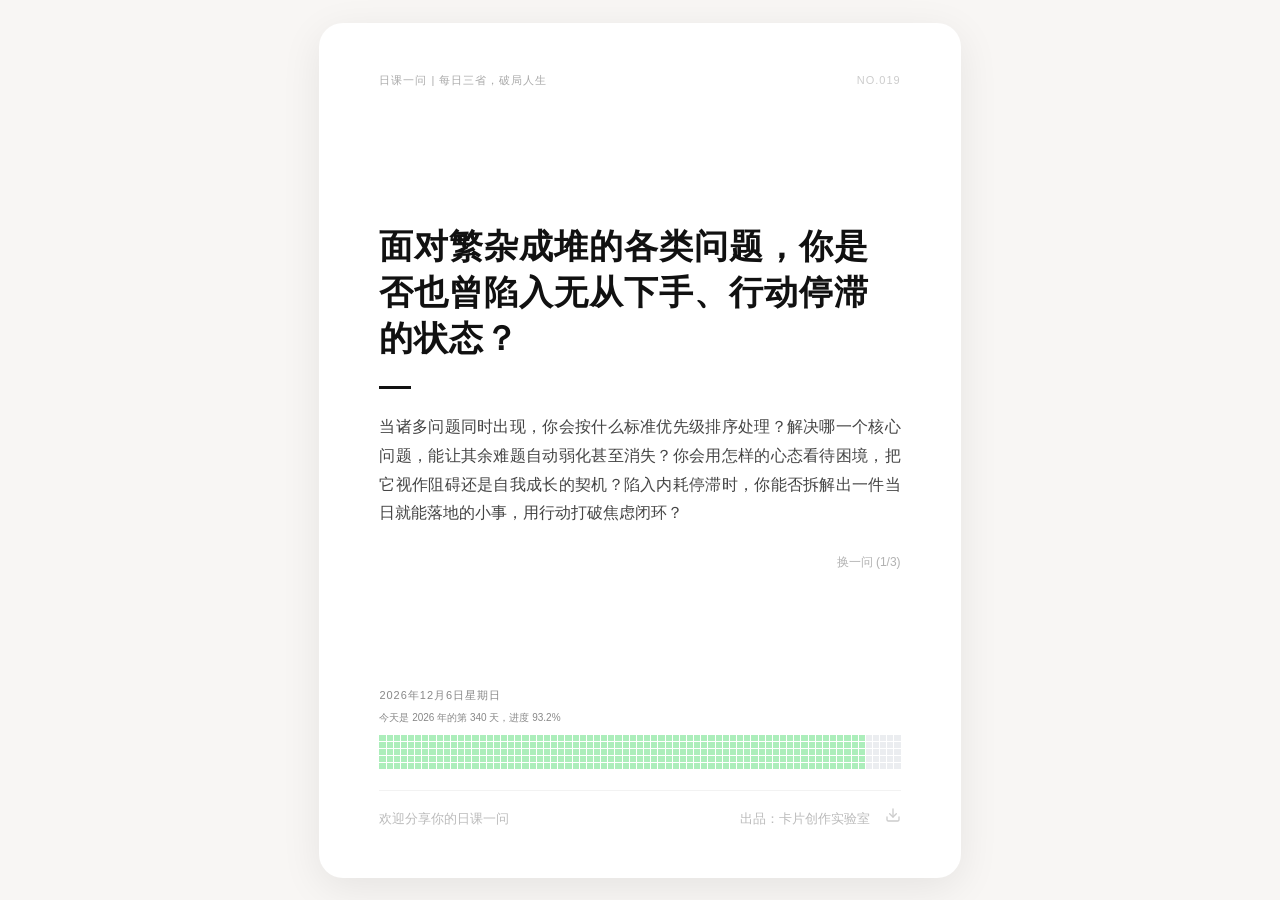
==== index.html @ 456e6f2b "更新2.0" ====
<!DOCTYPE html>
<html lang='zh-CN'>
<head>
    <meta charset='UTF-8'>
    <meta name='viewport' content='width=device-width, initial-scale=1.0'>
    <title>日课一问 | 每日三省，破局人生</title>
    <link rel='icon' href='icon.png' type='image/png'>
    <link rel='stylesheet' href='style.css'>
</head>
<body>
    <div class='card' id='daily-card'>
        <div class='card-header'>
            <div class='header-brand'>
                <a href='https://github.com/cnfeat/DailyQuestion' target='_blank' class='brand-link'>日课一问 | 每日三省，破局人生</a>
            </div>
            <div class='header-meta'>
                <div class='card-id' id='card-id'>NO.000</div>
            </div>
        </div>
        
        <div class='card-content'>
            <h1 id='question-display'>正在抽取今日问题...</h1>
            <div class='divider'></div>
            <p id='extension-display'>思考加载中...</p>
            
            <div class='progress-container'>
                <div id='gregorian-date' class='card-date-bottom'></div>
                <div id='progress-text' class='progress-text'></div>
                <div id='progress-grid' class='progress-grid'></div>
            </div>
        </div>
        
        <div class='card-footer'>
            <div class='footer-left'>
                <a href='https://github.com/cnfeat/DailyQuestion' target='_blank' class='footer-share-link'>欢迎分享你的日课一问</a>
            </div>
            
            <div class='footer-right'>
                <div class='footer-info'>
                    <a href='https://www.xiaohongshu.com/user/profile/5f114dd500000000010071a0' target='_blank' class='footer-note'>出品：卡片创作实验室</a>
                </div>
                
                <button id='download-btn' class='action-btn' title='下载这张问题'>
                    <svg viewBox='0 0 24 24' width='16' height='16' stroke='currentColor' stroke-width='2' fill='none' stroke-linecap='round' stroke-linejoin='round'>
                        <path d='M21 15v4a2 2 0 0 1-2 2H5a2 2 0 0 1-2-2v-4'></path>
                        <polyline points='7 10 12 15 17 10'></polyline>
                        <line x1='12' y1='15' x2='12' y2='3'></line>
                    </svg>
                </button>
            </div>
        </div>
    </div>
    
    <script src='data.js'></script>
    <script src='html2canvas.min.js'></script>
    <script src='script.js'></script>
</body>
</html>
---- style.css ----
/* 全局基础设置保持不变 */
* { box-sizing: border-box; margin: 0; padding: 0; }
body {
    background-color: #f8f6f4; 
    font-family: -apple-system, BlinkMacSystemFont, 'Segoe UI', Roboto, 'Helvetica Neue', Arial, sans-serif;
    display: flex; justify-content: center; align-items: center; height: 100vh; overflow: hidden;
}

.card {
    background-color: #ffffff; 
    aspect-ratio: 3 / 4; 
    width: 100%;
    max-width: min(95vw, calc(95vh * 0.75), 860px);
    padding: clamp(30px, 6cqi, 50px) clamp(30px, 8cqi, 60px);
    display: flex; flex-direction: column;
    box-shadow: 0 10px 40px rgba(0, 0, 0, 0.08);
    border-radius: clamp(16px, 4cqi, 24px);
    overflow: hidden; position: relative;
}

/* 顶部与内容区样式保持不变 */
.card-header { display: flex; justify-content: space-between; align-items: baseline; flex-shrink: 0; margin-bottom: clamp(20px, 4cqi, 40px); }
.header-brand { display: flex; align-items: baseline; }
.brand-link { font-size: clamp(9px, 2.2cqi, 11px); font-weight: normal; color: #aaaaaa; text-decoration: none; letter-spacing: 1px; transition: color 0.3s; }
.brand-link:hover { color: #888888; }
.card-id { font-size: clamp(9px, 2.2cqi, 11px); color: #cccccc; letter-spacing: 1px; }

.card-content { flex-grow: 1; display: flex; flex-direction: column; justify-content: flex-start; overflow: hidden; }
#question-display { font-size: clamp(22px, 6.5cqi, 34px); line-height: 1.35; color: #111111; font-weight: 600; letter-spacing: 1px; margin-top: auto; margin-bottom: clamp(16px, 3cqi, 24px); }
.divider { width: 32px; height: 3px; background-color: #111111; margin-bottom: 24px; flex-shrink: 0; }
#extension-display { font-size: clamp(13px, 3.5cqi, 16px); line-height: 1.8; color: #444444; text-align: justify; min-height: 120px; }

.progress-container { margin-top: auto; padding-top: 20px; display: flex; flex-direction: column; gap: 6px; flex-shrink: 0; }
.card-date-bottom { font-size: clamp(9px, 2.2cqi, 11px); color: #888888; letter-spacing: 1px; margin-bottom: 2px; }
.progress-text { font-size: 10px; color: #888888; margin-bottom: 4px; }
.progress-grid { display: grid; width: 100%; gap: 1px; grid-template-columns: repeat(73, minmax(0, 1fr)); grid-template-rows: repeat(5, 1fr); grid-auto-flow: column; }
.progress-cell { width: 100%; aspect-ratio: 1; background-color: #ebedf0; }
.progress-cell.filled { background-color: #aceebb; }

/* 底部区域：位置保持 flex-end 不变 */
.card-footer {
    display: flex; justify-content: space-between; align-items: flex-end;
    padding-top: 16px; margin-top: 20px; border-top: 1px solid #f2f2f2; flex-shrink: 0;
}
.footer-share-link {
    font-size: clamp(11px, 2.8cqi, 13px); color: #bbbbbb; 
    text-decoration: none; transition: color 0.3s;
}
.footer-share-link:hover { color: #888888; }

/* 核心修改：确保图标与文字在底部基线上精准对齐 */
.footer-right { display: flex; align-items: baseline; gap: 15px; }
.footer-info { display: flex; flex-direction: column; align-items: flex-end; }

.footer-note { 
    font-size: clamp(11px, 2.8cqi, 13px); 
    color: #bbbbbb; 
    text-decoration: none; 
}

/* 下载按钮：移除多余 padding 干扰对齐，使用 line-height: 0 确保重心稳定 */
.action-btn { 
    background: none; border: none; color: #cccccc; cursor: pointer; 
    padding: 0; transition: 0.3s; line-height: 0;
}
.action-btn:hover { color: #111111; }
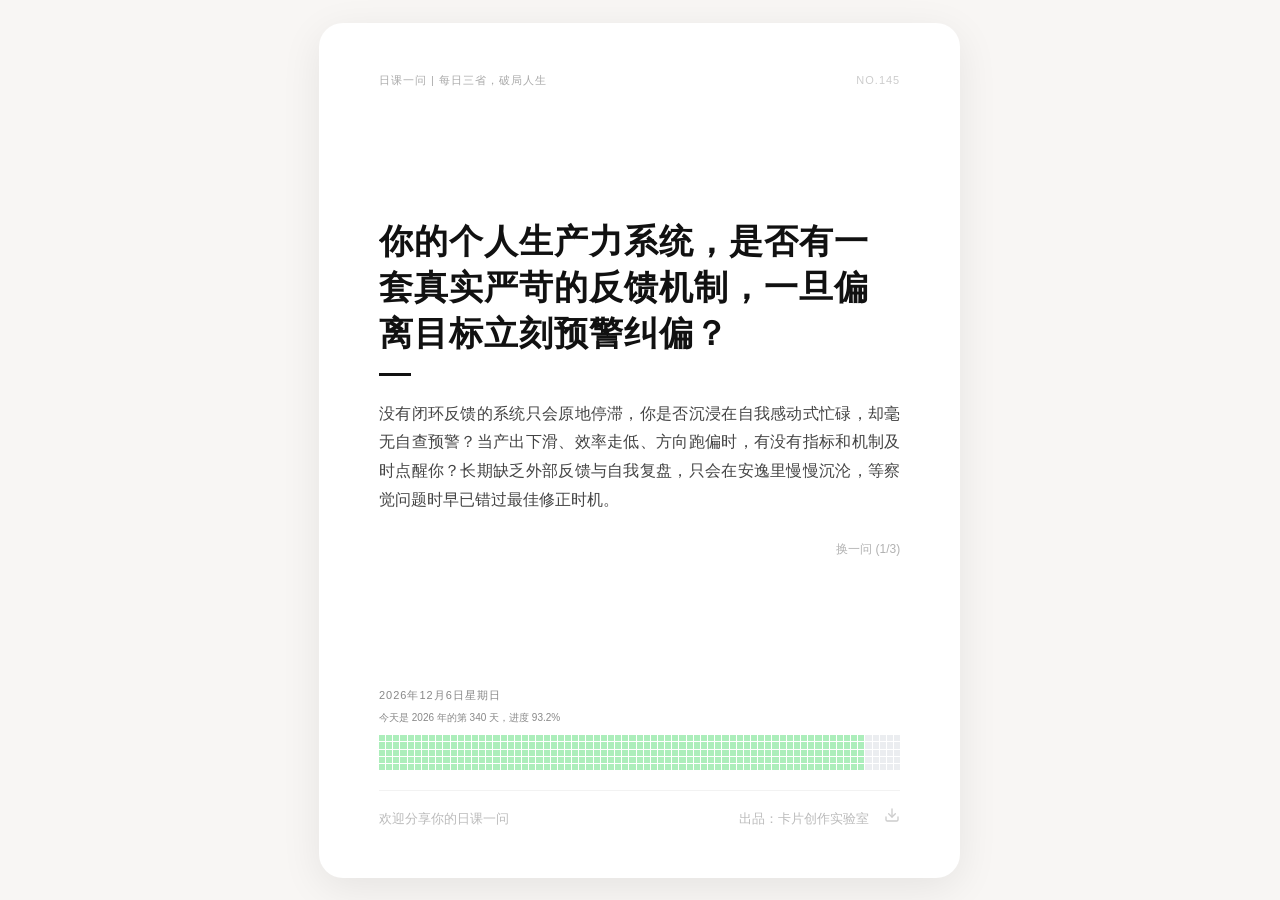
==== commit d037b595: "fix: 修复多个问题并统一品牌链接 - 修复: script.js JSON.parse 添加 try-catch 防止崩溃 - 修复: html2canvas 添加 .catch 错误处理 - 修" ====
--- a/index.html
+++ b/index.html
@@ -11,7 +11,7 @@
     <div class='card' id='daily-card'>
         <div class='card-header'>
             <div class='header-brand'>
-                <a href='https://github.com/cnfeat/DailyQuestion' target='_blank' class='brand-link'>日课一问 | 每日三省，破局人生</a>
+                <a href='https://www.cnfeat.com/' target='_blank' class='brand-link'>日课一问 | 每日三省，破局人生</a>
             </div>
             <div class='header-meta'>
                 <div class='card-id' id='card-id'>NO.000</div>
@@ -22,6 +22,7 @@
             <h1 id='question-display'>正在抽取今日问题...</h1>
             <div class='divider'></div>
             <p id='extension-display'>思考加载中...</p>
+            <div id='change-btn'></div>
             
             <div class='progress-container'>
                 <div id='gregorian-date' class='card-date-bottom'></div>
@@ -32,12 +33,12 @@
         
         <div class='card-footer'>
             <div class='footer-left'>
-                <a href='https://github.com/cnfeat/DailyQuestion' target='_blank' class='footer-share-link'>欢迎分享你的日课一问</a>
+                <a href='https://www.cnfeat.com/' target='_blank' class='footer-share-link'>欢迎分享你的日课一问</a>
             </div>
             
             <div class='footer-right'>
                 <div class='footer-info'>
-                    <a href='https://www.xiaohongshu.com/user/profile/5f114dd500000000010071a0' target='_blank' class='footer-note'>出品：卡片创作实验室</a>
+                    <a href='https://www.cnfeat.com/' target='_blank' class='footer-note'>出品：卡片创作实验室</a>
                 </div>
                 
                 <button id='download-btn' class='action-btn' title='下载这张问题'>
--- a/style.css
+++ b/style.css
@@ -16,6 +16,7 @@
     box-shadow: 0 10px 40px rgba(0, 0, 0, 0.08);
     border-radius: clamp(16px, 4cqi, 24px);
     overflow: hidden; position: relative;
+    container-type: inline-size;
 }
 
 /* 顶部与内容区样式保持不变 */
@@ -33,7 +34,7 @@
 .progress-container { margin-top: auto; padding-top: 20px; display: flex; flex-direction: column; gap: 6px; flex-shrink: 0; }
 .card-date-bottom { font-size: clamp(9px, 2.2cqi, 11px); color: #888888; letter-spacing: 1px; margin-bottom: 2px; }
 .progress-text { font-size: 10px; color: #888888; margin-bottom: 4px; }
-.progress-grid { display: grid; width: 100%; gap: 1px; grid-template-columns: repeat(73, minmax(0, 1fr)); grid-template-rows: repeat(5, 1fr); grid-auto-flow: column; }
+.progress-grid { display: grid; width: 100%; gap: 1px; grid-auto-flow: column; }
 .progress-cell { width: 100%; aspect-ratio: 1; background-color: #ebedf0; }
 .progress-cell.filled { background-color: #aceebb; }
 
@@ -58,6 +59,10 @@
     text-decoration: none; 
 }
 
+/* 换一问按钮 */
+#change-btn { cursor: pointer; opacity: 0.3; font-size: 12px; margin-top: 20px; text-align: right; transition: opacity 0.3s; height: 18px; line-height: 18px; }
+#change-btn:hover { opacity: 0.6; }
+
 /* 下载按钮：移除多余 padding 干扰对齐，使用 line-height: 0 确保重心稳定 */
 .action-btn { 
     background: none; border: none; color: #cccccc; cursor: pointer; 
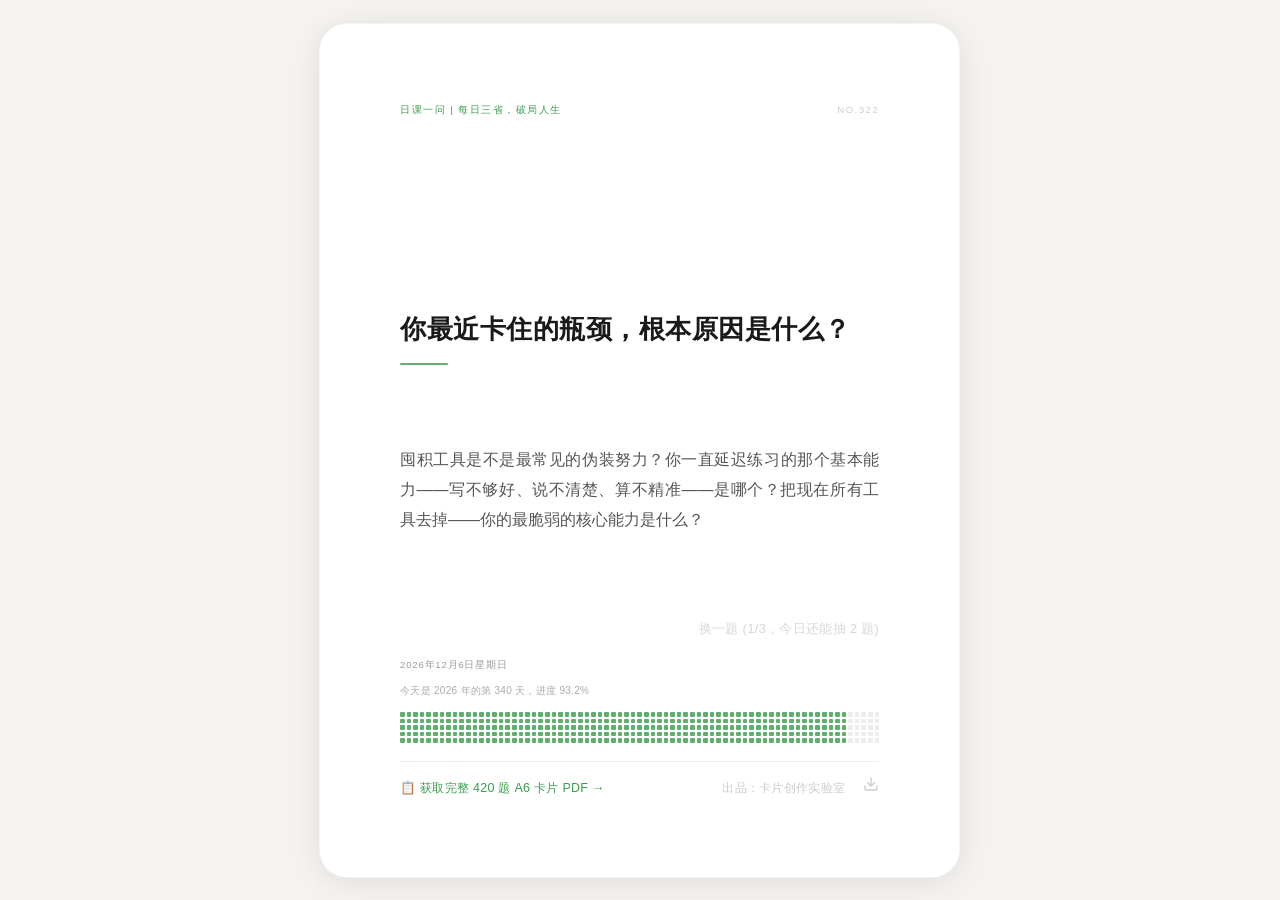
==== commit 5521c903: "v2.1: 豆瓣绿主题、问题优化、PDF导流、落地页、微信购买" ====
--- a/index.html
+++ b/index.html
@@ -11,7 +11,7 @@
     <div class='card' id='daily-card'>
         <div class='card-header'>
             <div class='header-brand'>
-                <a href='https://www.cnfeat.com/' target='_blank' class='brand-link'>日课一问 | 每日三省，破局人生</a>
+                <a href='https://github.com/cnfeat/DailyQuestion#readme' target='_blank' class='brand-link'>日课一问 | 每日三省，破局人生</a>
             </div>
             <div class='header-meta'>
                 <div class='card-id' id='card-id'>NO.000</div>
@@ -19,10 +19,24 @@
         </div>
         
         <div class='card-content'>
-            <h1 id='question-display'>正在抽取今日问题...</h1>
-            <div class='divider'></div>
-            <p id='extension-display'>思考加载中...</p>
-            <div id='change-btn'></div>
+            <!-- 正常状态 -->
+            <div id='normal-state'>
+                <div class='question-area'>
+                    <h1 id='question-display'>正在抽取今日问题...</h1>
+                </div>
+                <div class='divider'></div>
+                <div class='extension-area'>
+                    <p id='extension-display'>思考加载中...</p>
+                </div>
+                <div id='change-btn'></div>
+            </div>
+            
+            <!-- 错误降级 -->
+            <div id='error-state' class='error-state'>
+                <div class='error-icon'>🍃</div>
+                <p class='error-msg'>题目加载失败<br>请刷新页面重试</p>
+                <button class='retry-btn' onclick='location.reload()'>重新加载</button>
+            </div>
             
             <div class='progress-container'>
                 <div id='gregorian-date' class='card-date-bottom'></div>
@@ -33,7 +47,7 @@
         
         <div class='card-footer'>
             <div class='footer-left'>
-                <a href='https://www.cnfeat.com/' target='_blank' class='footer-share-link'>欢迎分享你的日课一问</a>
+                <a href='https://github.com/cnfeat/DailyQuestion#readme' target='_blank' class='footer-share-link'>📋 获取完整 420 题 A6 卡片 PDF →</a>
             </div>
             
             <div class='footer-right'>
@@ -53,7 +67,6 @@
     </div>
     
     <script src='data.js'></script>
-    <script src='html2canvas.min.js'></script>
     <script src='script.js'></script>
 </body>
 </html>
--- a/style.css
+++ b/style.css
@@ -1,71 +1,222 @@
-/* 全局基础设置保持不变 */
+/* ═══════════════════════════════════════
+   日课一问 · 豆瓣绿主题
+   ═══════════════════════════════════════ */
+
 * { box-sizing: border-box; margin: 0; padding: 0; }
+
 body {
-    background-color: #f8f6f4; 
+    background-color: #f5f3ef; 
     font-family: -apple-system, BlinkMacSystemFont, 'Segoe UI', Roboto, 'Helvetica Neue', Arial, sans-serif;
-    display: flex; justify-content: center; align-items: center; height: 100vh; overflow: hidden;
-}
-
+    display: flex; justify-content: center; align-items: center; 
+    height: 100vh; overflow: hidden;
+}
+
+/* ═══ 卡片 ═══ */
 .card {
     background-color: #ffffff; 
     aspect-ratio: 3 / 4; 
     width: 100%;
-    max-width: min(95vw, calc(95vh * 0.75), 860px);
-    padding: clamp(30px, 6cqi, 50px) clamp(30px, 8cqi, 60px);
+    max-width: min(95vw, calc(95vh * 0.75), 820px);
+    /* 四周边距一致 */
+    padding: clamp(34px, 12cqi, 80px);
     display: flex; flex-direction: column;
-    box-shadow: 0 10px 40px rgba(0, 0, 0, 0.08);
-    border-radius: clamp(16px, 4cqi, 24px);
+    box-shadow: 0 2px 24px rgba(0,0,0,0.06), 0 8px 48px rgba(0,0,0,0.04);
+    border-radius: clamp(18px, 4cqi, 28px);
+    border: 1px solid rgba(0,0,0,0.04);
     overflow: hidden; position: relative;
     container-type: inline-size;
 }
 
-/* 顶部与内容区样式保持不变 */
-.card-header { display: flex; justify-content: space-between; align-items: baseline; flex-shrink: 0; margin-bottom: clamp(20px, 4cqi, 40px); }
+/* ═══ 卡片头部 ═══ */
+.card-header { 
+    display: flex; justify-content: space-between; align-items: baseline; 
+    flex-shrink: 0; 
+    margin-bottom: clamp(24px, 5cqi, 48px); 
+}
 .header-brand { display: flex; align-items: baseline; }
-.brand-link { font-size: clamp(9px, 2.2cqi, 11px); font-weight: normal; color: #aaaaaa; text-decoration: none; letter-spacing: 1px; transition: color 0.3s; }
-.brand-link:hover { color: #888888; }
-.card-id { font-size: clamp(9px, 2.2cqi, 11px); color: #cccccc; letter-spacing: 1px; }
-
-.card-content { flex-grow: 1; display: flex; flex-direction: column; justify-content: flex-start; overflow: hidden; }
-#question-display { font-size: clamp(22px, 6.5cqi, 34px); line-height: 1.35; color: #111111; font-weight: 600; letter-spacing: 1px; margin-top: auto; margin-bottom: clamp(16px, 3cqi, 24px); }
-.divider { width: 32px; height: 3px; background-color: #111111; margin-bottom: 24px; flex-shrink: 0; }
-#extension-display { font-size: clamp(13px, 3.5cqi, 16px); line-height: 1.8; color: #444444; text-align: justify; min-height: 120px; }
-
-.progress-container { margin-top: auto; padding-top: 20px; display: flex; flex-direction: column; gap: 6px; flex-shrink: 0; }
-.card-date-bottom { font-size: clamp(9px, 2.2cqi, 11px); color: #888888; letter-spacing: 1px; margin-bottom: 2px; }
-.progress-text { font-size: 10px; color: #888888; margin-bottom: 4px; }
-.progress-grid { display: grid; width: 100%; gap: 1px; grid-auto-flow: column; }
-.progress-cell { width: 100%; aspect-ratio: 1; background-color: #ebedf0; }
-.progress-cell.filled { background-color: #aceebb; }
-
-/* 底部区域：位置保持 flex-end 不变 */
+.brand-link { 
+    font-size: clamp(9px, 2cqi, 11px); 
+    font-weight: 500; color: #3C9D4E; 
+    text-decoration: none; letter-spacing: 1.5px; 
+    transition: opacity 0.25s; 
+}
+.brand-link:hover { opacity: 0.6; }
+.card-id { 
+    font-size: clamp(9px, 2cqi, 11px); 
+    color: #cccccc; letter-spacing: 1.5px; 
+    font-weight: 400;
+}
+
+/* ═══ 内容区 ═══ */
+.card-content { 
+    flex-grow: 1; display: flex; flex-direction: column; 
+    justify-content: flex-start; overflow: hidden; 
+}
+
+/* 正常状态 — 三分结构：上半区 · 分割线 · 下半区 */
+#normal-state {
+    flex-grow: 1;
+    display: flex; flex-direction: column;
+    overflow: hidden;
+}
+
+/* ── 上半区：问题 ── */
+.question-area {
+    flex: 1;
+    display: flex; align-items: flex-end;  /* 问题靠上半区底部 */
+    overflow: hidden;
+}
+#question-display { 
+    font-size: clamp(20px, 5.5cqi, 30px); 
+    line-height: 1.45; 
+    color: #1a1a1a; 
+    font-weight: 700; 
+    letter-spacing: 0.5px; 
+    font-family: "PingFang SC", "Microsoft YaHei", "Hiragino Sans GB", "Noto Sans CJK SC", -apple-system, BlinkMacSystemFont, "Segoe UI", sans-serif;
+    padding-bottom: clamp(14px, 3cqi, 22px);
+    margin: 0;
+}
+
+/* ── 分割线（固定居中） ── */
+.divider { 
+    width: 48px; height: 2px; 
+    background-color: #3C9D4E; 
+    border-radius: 1px;
+    flex-shrink: 0; 
+    opacity: 0.8;
+    margin: 0 auto clamp(14px, 3cqi, 22px) 0;
+}
+
+/* ── 下半区：延伸反思 ── */
+.extension-area {
+    flex: 1;
+    display: flex; align-items: center;  /* 扩展文字居中 */
+    overflow: hidden;
+}
+#extension-display { 
+    font-size: clamp(13px, 3.5cqi, 16px); 
+    line-height: 1.9; 
+    color: #555555; 
+    text-align: justify; 
+    margin: 0;
+}
+
+/* ═══ 年度进度 ═══ */
+.progress-container { 
+    margin-top: auto; 
+    padding-top: clamp(20px, 4cqi, 32px); 
+    display: flex; flex-direction: column; 
+    gap: 8px; flex-shrink: 0; 
+}
+.card-date-bottom { 
+    font-size: clamp(9px, 2cqi, 11px); 
+    color: #999999; letter-spacing: 0.8px; 
+    margin-bottom: 4px; 
+}
+.progress-text { 
+    font-size: 10px; color: #aaaaaa; 
+    margin-bottom: 6px; letter-spacing: 0.3px;
+}
+.progress-grid { 
+    display: grid; width: 100%; 
+    gap: 2px; 
+    grid-auto-flow: column; 
+}
+.progress-cell { 
+    width: 100%; aspect-ratio: 1; 
+    background-color: #eeedeb; 
+    border-radius: 1px;
+}
+.progress-cell.filled { 
+    background-color: #3C9D4E; 
+    opacity: 0.82;
+}
+
+/* ═══ 底部 ═══ */
 .card-footer {
     display: flex; justify-content: space-between; align-items: flex-end;
-    padding-top: 16px; margin-top: 20px; border-top: 1px solid #f2f2f2; flex-shrink: 0;
+    padding-top: clamp(14px, 2.5cqi, 20px); 
+    margin-top: clamp(18px, 3cqi, 28px); 
+    border-top: 1px solid #f0eeea; 
+    flex-shrink: 0;
 }
 .footer-share-link {
-    font-size: clamp(11px, 2.8cqi, 13px); color: #bbbbbb; 
-    text-decoration: none; transition: color 0.3s;
-}
-.footer-share-link:hover { color: #888888; }
-
-/* 核心修改：确保图标与文字在底部基线上精准对齐 */
-.footer-right { display: flex; align-items: baseline; gap: 15px; }
-.footer-info { display: flex; flex-direction: column; align-items: flex-end; }
-
+    font-size: clamp(11px, 2.6cqi, 13px); 
+    color: #3C9D4E;
+    text-decoration: none; 
+    transition: opacity 0.25s; 
+    font-weight: 500;
+    letter-spacing: 0.3px;
+}
+.footer-share-link:hover { opacity: 0.6; }
+
+.footer-right { 
+    display: flex; align-items: baseline; 
+    gap: 18px; 
+}
+.footer-info { 
+    display: flex; flex-direction: column; 
+    align-items: flex-end; 
+}
 .footer-note { 
+    font-size: clamp(11px, 2.6cqi, 13px); 
+    color: #cccccc; 
+    text-decoration: none; 
+    letter-spacing: 0.3px;
+    transition: color 0.25s;
+}
+.footer-note:hover { color: #999999; }
+
+/* ═══ 换一题按钮 ═══ */
+#change-btn { 
+    cursor: pointer; 
+    opacity: 0.25; 
     font-size: clamp(11px, 2.8cqi, 13px); 
-    color: #bbbbbb; 
-    text-decoration: none; 
-}
-
-/* 换一问按钮 */
-#change-btn { cursor: pointer; opacity: 0.3; font-size: 12px; margin-top: 20px; text-align: right; transition: opacity 0.3s; height: 18px; line-height: 18px; }
-#change-btn:hover { opacity: 0.6; }
-
-/* 下载按钮：移除多余 padding 干扰对齐，使用 line-height: 0 确保重心稳定 */
+    margin-top: clamp(18px, 3cqi, 28px); 
+    text-align: right; 
+    transition: opacity 0.25s; 
+    height: 20px; line-height: 20px; 
+    color: #666666;
+    letter-spacing: 0.3px;
+    user-select: none;
+}
+#change-btn:hover { opacity: 0.55; }
+
+/* ═══ 下载按钮 ═══ */
 .action-btn { 
-    background: none; border: none; color: #cccccc; cursor: pointer; 
-    padding: 0; transition: 0.3s; line-height: 0;
-}
-.action-btn:hover { color: #111111; }+    background: none; border: none; 
+    color: #cccccc; cursor: pointer; 
+    padding: 0; transition: color 0.25s, transform 0.2s; 
+    line-height: 0;
+}
+.action-btn:hover { 
+    color: #3C9D4E; 
+    transform: translateY(-1px);
+}
+
+/* ═══ 错误降级 ═══ */
+.error-state { 
+    display: none; text-align: center; 
+    padding: clamp(24px, 4cqi, 40px) 0; 
+}
+.error-state.show { display: block; }
+.error-state .error-icon { font-size: 36px; margin-bottom: 16px; }
+.error-state .error-msg { 
+    font-size: clamp(13px, 3cqi, 15px); 
+    color: #999999; 
+    margin-bottom: 20px; 
+    line-height: 1.8; 
+}
+.error-state .retry-btn {
+    display: inline-block; 
+    background: #3C9D4E; color: #fff;
+    padding: 10px 32px; border-radius: 6px; 
+    font-size: 13px;
+    cursor: pointer; border: none; letter-spacing: 0.5px;
+    font-family: -apple-system, BlinkMacSystemFont, 'Segoe UI', sans-serif;
+    transition: opacity 0.2s, transform 0.15s;
+}
+.error-state .retry-btn:hover { 
+    opacity: 0.85; 
+    transform: translateY(-1px);
+}
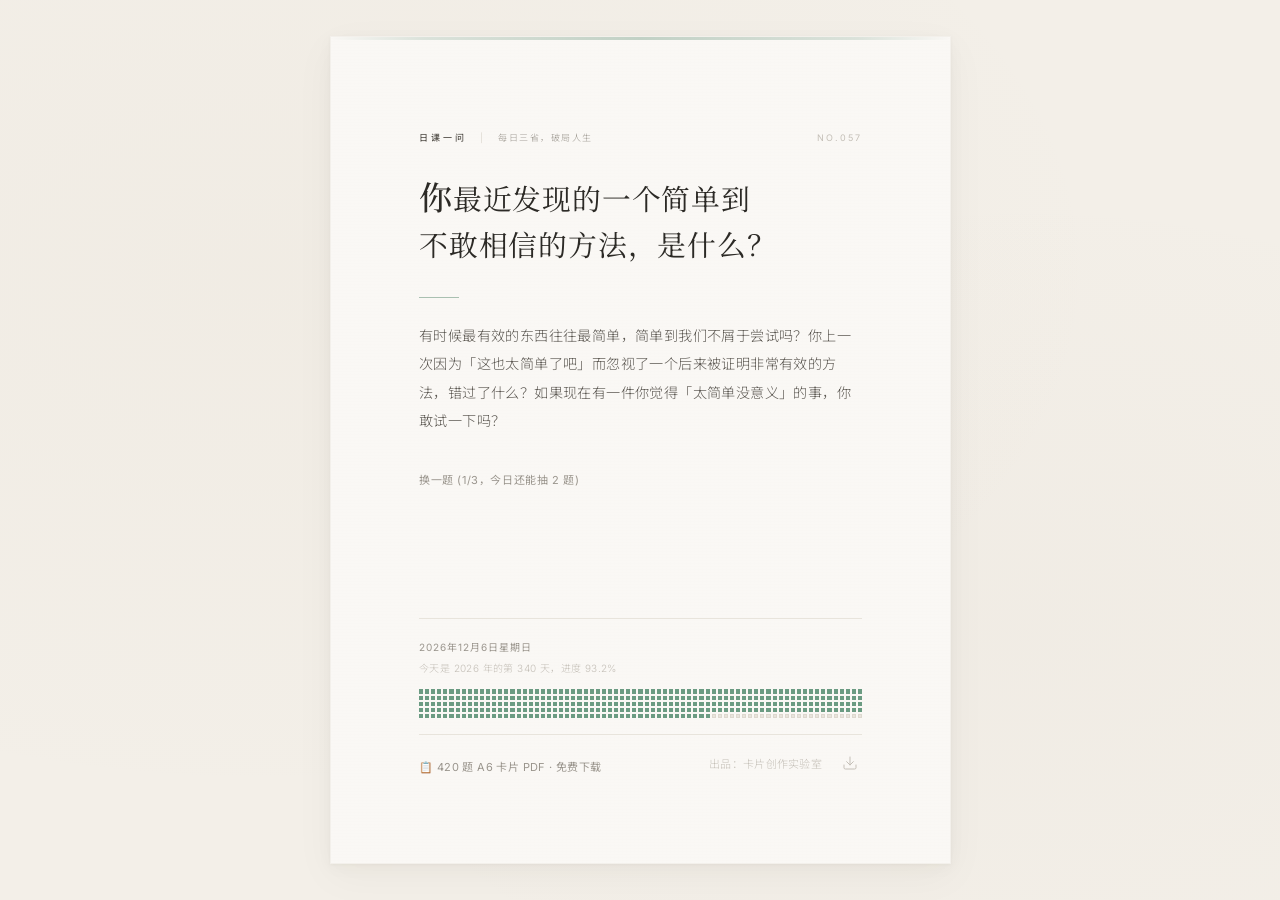
==== commit 8e3cd780: "v2.2: 开源免费 — 移除加密、题库明文、PDF免费下载" ====
--- a/index.html
+++ b/index.html
@@ -5,19 +5,26 @@
     <meta name='viewport' content='width=device-width, initial-scale=1.0'>
     <title>日课一问 | 每日三省，破局人生</title>
     <link rel='icon' href='icon.png' type='image/png'>
+    <link rel='preconnect' href='https://fonts.googleapis.com'>
+    <link rel='preconnect' href='https://fonts.gstatic.com' crossorigin>
+    <link href='https://fonts.googleapis.com/css2?family=Newsreader:ital,opsz,wght@0,6..72,300;0,6..72,400;0,6..72,500;1,6..72,400&family=Inter:wght@300;400;500&family=Noto+Serif+SC:wght@400;500;600;700&family=Noto+Sans+SC:wght@300;400;500&display=swap' rel='stylesheet'>
     <link rel='stylesheet' href='style.css'>
 </head>
 <body>
     <div class='card' id='daily-card'>
+        <!-- 头部 -->
         <div class='card-header'>
             <div class='header-brand'>
-                <a href='https://github.com/cnfeat/DailyQuestion#readme' target='_blank' class='brand-link'>日课一问 | 每日三省，破局人生</a>
+                <a href='https://github.com/cnfeat/DailyQuestion#readme' target='_blank' class='brand-link'>
+                    <span class='brand-name'>日课一问</span>
+                    <span class='brand-divider'>|</span>
+                    <span class='brand-tagline'>每日三省，破局人生</span>
+                </a>
             </div>
-            <div class='header-meta'>
-                <div class='card-id' id='card-id'>NO.000</div>
-            </div>
+            <div class='card-id' id='card-id'>NO.000</div>
         </div>
-        
+
+        <!-- 内容区 -->
         <div class='card-content'>
             <!-- 正常状态 -->
             <div id='normal-state'>
@@ -30,43 +37,42 @@
                 </div>
                 <div id='change-btn'></div>
             </div>
-            
+
             <!-- 错误降级 -->
             <div id='error-state' class='error-state'>
-                <div class='error-icon'>🍃</div>
+                <div class='error-icon'>&#127810;</div>
                 <p class='error-msg'>题目加载失败<br>请刷新页面重试</p>
                 <button class='retry-btn' onclick='location.reload()'>重新加载</button>
             </div>
-            
+
+            <!-- 年度进度 -->
             <div class='progress-container'>
-                <div id='gregorian-date' class='card-date-bottom'></div>
-                <div id='progress-text' class='progress-text'></div>
-                <div id='progress-grid' class='progress-grid'></div>
+                <div id='gregorian-date'></div>
+                <div id='progress-text'></div>
+                <div id='progress-grid'></div>
             </div>
         </div>
-        
+
+        <!-- 底部栏 -->
         <div class='card-footer'>
             <div class='footer-left'>
-                <a href='https://github.com/cnfeat/DailyQuestion#readme' target='_blank' class='footer-share-link'>📋 获取完整 420 题 A6 卡片 PDF →</a>
+                <a href='https://github.com/cnfeat/DailyQuestion' target='_blank' class='footer-share-link'>📋 420 题 A6 卡片 PDF · 免费下载</a>
             </div>
-            
+
             <div class='footer-right'>
-                <div class='footer-info'>
-                    <a href='https://www.cnfeat.com/' target='_blank' class='footer-note'>出品：卡片创作实验室</a>
-                </div>
-                
-                <button id='download-btn' class='action-btn' title='下载这张问题'>
-                    <svg viewBox='0 0 24 24' width='16' height='16' stroke='currentColor' stroke-width='2' fill='none' stroke-linecap='round' stroke-linejoin='round'>
-                        <path d='M21 15v4a2 2 0 0 1-2 2H5a2 2 0 0 1-2-2v-4'></path>
-                        <polyline points='7 10 12 15 17 10'></polyline>
-                        <line x1='12' y1='15' x2='12' y2='3'></line>
+                <a href='https://www.cnfeat.com/' target='_blank' class='footer-note'>出品：卡片创作实验室</a>
+                <button id='download-btn' title='下载这张卡片'>
+                    <svg viewBox='0 0 24 24' stroke='currentColor' stroke-width='1.5' fill='none' stroke-linecap='round' stroke-linejoin='round'>
+                        <path d='M21 15v4a2 2 0 0 1-2 2H5a2 2 0 0 1-2-2v-4'/>
+                        <polyline points='7 10 12 15 17 10'/>
+                        <line x1='12' y1='15' x2='12' y2='3'/>
                     </svg>
                 </button>
             </div>
         </div>
     </div>
-    
+
     <script src='data.js'></script>
     <script src='script.js'></script>
 </body>
-</html>+</html>
--- a/style.css
+++ b/style.css
@@ -1,222 +1,487 @@
-/* ═══════════════════════════════════════
-   日课一问 · 豆瓣绿主题
-   ═══════════════════════════════════════ */
+/* ═══════════════════════════════════════════════════════════════
+   日课一问 v3.0 · Aesop Warm + Kenya Hara 融合
+   气质：温暖克制 / 东方留白 / 纸质纹理 / 侘寂留白
+   ═══════════════════════════════════════════════════════════════ */
+
+:root {
+    /* 纸质感色彩系统 —— 从 Aesop 暖色提取 */
+    --paper-bg: #f3efe8;
+    --paper-card: #faf8f5;
+    --paper-texture: rgba(139, 119, 91, 0.018);
+    --ink-primary: #2c2a26;
+    --ink-secondary: #5c5852;
+    --ink-muted: #9a958d;
+    --ink-faint: #c4bfb7;
+    --ink-ghost: #ddd8d0;
+
+    /* 品牌色：从豆瓣绿提取，降低饱和度融入暖调 */
+    --brand: #5a8a6e;
+    --brand-soft: rgba(90, 138, 110, 0.12);
+    --brand-muted: rgba(90, 138, 110, 0.55);
+
+    /* 年度进度色阶 */
+    --progress-filled: #6b9b82;
+    --progress-filled-soft: #8ab39e;
+    --progress-empty: #e8e4dc;
+    --progress-empty-border: #ddd8cf;
+
+    /* 排版尺度 —— 衬线×无衬线混排 */
+    --font-serif: 'Newsreader', 'Noto Serif SC', 'Songti SC', 'STSong', 'SimSun', serif;
+    --font-sans: 'Inter', 'Noto Sans SC', 'PingFang SC', 'Microsoft YaHei', -apple-system, sans-serif;
+}
 
 * { box-sizing: border-box; margin: 0; padding: 0; }
 
+html, body {
+    height: 100%;
+    overflow: hidden;
+}
+
 body {
-    background-color: #f5f3ef; 
-    font-family: -apple-system, BlinkMacSystemFont, 'Segoe UI', Roboto, 'Helvetica Neue', Arial, sans-serif;
-    display: flex; justify-content: center; align-items: center; 
-    height: 100vh; overflow: hidden;
-}
-
-/* ═══ 卡片 ═══ */
+    background-color: var(--paper-bg);
+    font-family: var(--font-sans);
+    display: flex;
+    justify-content: center;
+    align-items: center;
+    /* 微妙的纸质噪点纹理 + 灯光照射感 */
+    background-image:
+        radial-gradient(ellipse at 20% 30%, rgba(180, 160, 130, 0.04) 0%, transparent 60%),
+        radial-gradient(ellipse at 80% 70%, rgba(160, 140, 120, 0.03) 0%, transparent 50%);
+}
+
+/* ═══ 卡片容器 ═══ */
 .card {
-    background-color: #ffffff; 
-    aspect-ratio: 3 / 4; 
+    background-color: var(--paper-card);
+    aspect-ratio: 3 / 4;
     width: 100%;
-    max-width: min(95vw, calc(95vh * 0.75), 820px);
-    /* 四周边距一致 */
-    padding: clamp(34px, 12cqi, 80px);
-    display: flex; flex-direction: column;
-    box-shadow: 0 2px 24px rgba(0,0,0,0.06), 0 8px 48px rgba(0,0,0,0.04);
-    border-radius: clamp(18px, 4cqi, 28px);
-    border: 1px solid rgba(0,0,0,0.04);
-    overflow: hidden; position: relative;
+    max-width: min(92vw, calc(92vh * 0.75), 720px);
+    padding: clamp(40px, 10cqi, 88px);
+    display: flex;
+    flex-direction: column;
+    position: relative;
+    overflow: hidden;
+
+    /* 纸质卡片质感 —— 三层阴影模拟纸张浮于桌面 */
+    box-shadow:
+        0 1px 3px rgba(60, 50, 30, 0.04),
+        0 4px 16px rgba(60, 50, 30, 0.03),
+        0 12px 40px rgba(60, 50, 30, 0.04);
+
+    /* 极淡的暖色边框，像纸张边缘 */
+    border: 1px solid rgba(160, 140, 120, 0.08);
+
+    /* 无圆角 —— 像一张真实的纸 */
+    border-radius: 0;
+
     container-type: inline-size;
+
+    /* 卡片入场动画 */
+    animation: cardEnter 0.8s cubic-bezier(0.22, 1, 0.36, 1) forwards;
+}
+
+/* 纸质纹理层 —— CSS 模拟纤维 */
+.card::before {
+    content: '';
+    position: absolute;
+    inset: 0;
+    pointer-events: none;
+    opacity: 0.4;
+    background-image:
+        repeating-linear-gradient(
+            0deg,
+            transparent,
+            transparent 2px,
+            rgba(139, 119, 91, 0.008) 2px,
+            rgba(139, 119, 91, 0.008) 3px
+        ),
+        repeating-linear-gradient(
+            90deg,
+            transparent,
+            transparent 3px,
+            rgba(139, 119, 91, 0.005) 3px,
+            rgba(139, 119, 91, 0.005) 4px
+        );
+}
+
+/* 顶部淡色装饰线 —— 像信笺抬头 */
+.card::after {
+    content: '';
+    position: absolute;
+    top: 0;
+    left: 0;
+    right: 0;
+    height: 3px;
+    background: linear-gradient(
+        90deg,
+        transparent 0%,
+        var(--brand-muted) 15%,
+        var(--brand) 50%,
+        var(--brand-muted) 85%,
+        transparent 100%
+    );
+    opacity: 0.35;
 }
 
 /* ═══ 卡片头部 ═══ */
-.card-header { 
-    display: flex; justify-content: space-between; align-items: baseline; 
-    flex-shrink: 0; 
-    margin-bottom: clamp(24px, 5cqi, 48px); 
-}
-.header-brand { display: flex; align-items: baseline; }
-.brand-link { 
-    font-size: clamp(9px, 2cqi, 11px); 
-    font-weight: 500; color: #3C9D4E; 
-    text-decoration: none; letter-spacing: 1.5px; 
-    transition: opacity 0.25s; 
-}
+.card-header {
+    display: flex;
+    justify-content: space-between;
+    align-items: baseline;
+    flex-shrink: 0;
+    margin-bottom: clamp(32px, 7cqi, 56px);
+    position: relative;
+    z-index: 1;
+}
+
+.brand-link {
+    font-family: var(--font-sans);
+    font-size: clamp(9px, 1.8cqi, 11px);
+    font-weight: 400;
+    color: var(--ink-muted);
+    letter-spacing: 2px;
+    text-transform: uppercase;
+    text-decoration: none;
+    transition: opacity 0.3s ease;
+}
+
 .brand-link:hover { opacity: 0.6; }
-.card-id { 
-    font-size: clamp(9px, 2cqi, 11px); 
-    color: #cccccc; letter-spacing: 1.5px; 
-    font-weight: 400;
+
+.brand-link .brand-name {
+    color: var(--ink-secondary);
+    font-weight: 500;
+    letter-spacing: 3px;
+}
+
+.brand-link .brand-divider {
+    margin: 0 8px;
+    color: var(--ink-ghost);
+}
+
+.brand-link .brand-tagline {
+    font-weight: 300;
+    letter-spacing: 1.5px;
+}
+
+.card-id {
+    font-family: var(--font-sans);
+    font-size: clamp(9px, 1.8cqi, 11px);
+    font-weight: 400;
+    color: var(--ink-faint);
+    letter-spacing: 2px;
 }
 
 /* ═══ 内容区 ═══ */
-.card-content { 
-    flex-grow: 1; display: flex; flex-direction: column; 
-    justify-content: flex-start; overflow: hidden; 
-}
-
-/* 正常状态 — 三分结构：上半区 · 分割线 · 下半区 */
+.card-content {
+    flex-grow: 1;
+    display: flex;
+    flex-direction: column;
+    justify-content: flex-start;
+    position: relative;
+    z-index: 1;
+    overflow: hidden;
+}
+
+/* ── 正常状态 ── */
 #normal-state {
     flex-grow: 1;
-    display: flex; flex-direction: column;
+    display: flex;
+    flex-direction: column;
     overflow: hidden;
 }
 
-/* ── 上半区：问题 ── */
+/* ── 问题区 ── */
 .question-area {
-    flex: 1;
-    display: flex; align-items: flex-end;  /* 问题靠上半区底部 */
-    overflow: hidden;
-}
-#question-display { 
-    font-size: clamp(20px, 5.5cqi, 30px); 
-    line-height: 1.45; 
-    color: #1a1a1a; 
-    font-weight: 700; 
-    letter-spacing: 0.5px; 
-    font-family: "PingFang SC", "Microsoft YaHei", "Hiragino Sans GB", "Noto Sans CJK SC", -apple-system, BlinkMacSystemFont, "Segoe UI", sans-serif;
-    padding-bottom: clamp(14px, 3cqi, 22px);
+    margin-bottom: clamp(24px, 5cqi, 40px);
+}
+
+#question-display {
+    font-family: var(--font-serif);
+    font-size: clamp(24px, 6.5cqi, 38px);
+    font-weight: 400;
+    line-height: 1.55;
+    color: var(--ink-primary);
+    letter-spacing: 0.8px;
+    text-wrap: balance;
     margin: 0;
 }
 
-/* ── 分割线（固定居中） ── */
-.divider { 
-    width: 48px; height: 2px; 
-    background-color: #3C9D4E; 
-    border-radius: 1px;
-    flex-shrink: 0; 
-    opacity: 0.8;
-    margin: 0 auto clamp(14px, 3cqi, 22px) 0;
-}
-
-/* ── 下半区：延伸反思 ── */
+/* 首字下沉效果 */
+#question-display::first-letter {
+    font-size: 1.15em;
+    font-weight: 500;
+}
+
+/* ── 分割线 ── */
+.divider {
+    width: 40px;
+    height: 1px;
+    background-color: var(--brand);
+    opacity: 0.5;
+    margin-bottom: clamp(24px, 5cqi, 40px);
+    flex-shrink: 0;
+}
+
+/* ── 延伸反思区 ── */
 .extension-area {
-    flex: 1;
-    display: flex; align-items: center;  /* 扩展文字居中 */
-    overflow: hidden;
-}
-#extension-display { 
-    font-size: clamp(13px, 3.5cqi, 16px); 
-    line-height: 1.9; 
-    color: #555555; 
-    text-align: justify; 
+    margin-bottom: clamp(28px, 6cqi, 48px);
+}
+
+#extension-display {
+    font-family: var(--font-sans);
+    font-size: clamp(13px, 3.2cqi, 15px);
+    font-weight: 300;
+    line-height: 2;
+    color: var(--ink-secondary);
+    letter-spacing: 0.4px;
+    text-wrap: pretty;
     margin: 0;
 }
 
+/* ── 换题按钮 ── 方案C的精致下划线滑入动效 ── */
+#change-btn {
+    display: inline-flex;
+    align-items: center;
+    gap: 8px;
+    font-family: var(--font-sans);
+    font-size: clamp(11px, 2.4cqi, 13px);
+    font-weight: 400;
+    color: var(--ink-muted);
+    letter-spacing: 0.6px;
+    cursor: pointer;
+    padding: 8px 0;
+    user-select: none;
+    background: none;
+    border: none;
+    position: relative;
+    margin-bottom: clamp(32px, 7cqi, 52px);
+    text-align: left;
+    transition: color 0.3s ease;
+}
+
+#change-btn:hover {
+    color: var(--brand);
+}
+
+/* 下划线从左侧滑入 —— 原研哉式克制动效 */
+#change-btn::after {
+    content: '';
+    position: absolute;
+    bottom: 6px;
+    left: 0;
+    width: 0;
+    height: 1px;
+    background-color: var(--brand);
+    transition: width 0.5s cubic-bezier(0.25, 0.1, 0.25, 1);
+}
+
+#change-btn:hover::after {
+    width: 100%;
+}
+
 /* ═══ 年度进度 ═══ */
-.progress-container { 
-    margin-top: auto; 
-    padding-top: clamp(20px, 4cqi, 32px); 
-    display: flex; flex-direction: column; 
-    gap: 8px; flex-shrink: 0; 
-}
-.card-date-bottom { 
-    font-size: clamp(9px, 2cqi, 11px); 
-    color: #999999; letter-spacing: 0.8px; 
-    margin-bottom: 4px; 
-}
-.progress-text { 
-    font-size: 10px; color: #aaaaaa; 
-    margin-bottom: 6px; letter-spacing: 0.3px;
-}
-.progress-grid { 
-    display: grid; width: 100%; 
-    gap: 2px; 
-    grid-auto-flow: column; 
-}
-.progress-cell { 
-    width: 100%; aspect-ratio: 1; 
-    background-color: #eeedeb; 
-    border-radius: 1px;
-}
-.progress-cell.filled { 
-    background-color: #3C9D4E; 
-    opacity: 0.82;
-}
-
-/* ═══ 底部 ═══ */
+.progress-container {
+    margin-top: auto;
+    padding-top: clamp(20px, 4cqi, 32px);
+    border-top: 1px solid var(--progress-empty);
+    flex-shrink: 0;
+    position: relative;
+    z-index: 1;
+}
+
+#gregorian-date {
+    font-family: var(--font-sans);
+    font-size: clamp(10px, 2cqi, 12px);
+    font-weight: 400;
+    color: var(--ink-muted);
+    letter-spacing: 1px;
+    margin-bottom: 6px;
+}
+
+#progress-text {
+    font-family: var(--font-sans);
+    font-size: clamp(10px, 2cqi, 12px);
+    font-weight: 300;
+    color: var(--ink-faint);
+    letter-spacing: 0.4px;
+    margin-bottom: 14px;
+}
+
+/* 365格方块矩阵 */
+#progress-grid {
+    display: grid;
+    grid-template-columns: repeat(26, 1fr);
+    gap: 2px;
+    width: 100%;
+}
+
+.progress-cell {
+    width: 100%;
+    aspect-ratio: 1;
+    background-color: var(--progress-empty);
+    border: 1px solid var(--progress-empty-border);
+    transition: background-color 0.4s ease, border-color 0.4s ease;
+}
+
+.progress-cell.filled {
+    background-color: var(--progress-filled);
+    border-color: var(--progress-filled);
+}
+
+.progress-cell.filled.recent {
+    background-color: var(--progress-filled-soft);
+    border-color: var(--progress-filled-soft);
+}
+
+/* ═══ 底部栏 ═══ */
 .card-footer {
-    display: flex; justify-content: space-between; align-items: flex-end;
-    padding-top: clamp(14px, 2.5cqi, 20px); 
-    margin-top: clamp(18px, 3cqi, 28px); 
-    border-top: 1px solid #f0eeea; 
+    display: flex;
+    justify-content: space-between;
+    align-items: flex-end;
+    padding-top: clamp(16px, 3cqi, 24px);
+    margin-top: clamp(16px, 3cqi, 24px);
+    border-top: 1px solid var(--progress-empty);
     flex-shrink: 0;
-}
+    position: relative;
+    z-index: 1;
+}
+
 .footer-share-link {
-    font-size: clamp(11px, 2.6cqi, 13px); 
-    color: #3C9D4E;
-    text-decoration: none; 
-    transition: opacity 0.25s; 
-    font-weight: 500;
+    font-family: var(--font-sans);
+    font-size: clamp(11px, 2.4cqi, 13px);
+    font-weight: 400;
+    color: var(--ink-muted);
+    text-decoration: none;
+    letter-spacing: 0.4px;
+    transition: color 0.3s ease;
+}
+
+.footer-share-link:hover {
+    color: var(--brand);
+}
+
+.footer-right {
+    display: flex;
+    align-items: center;
+    gap: 16px;
+}
+
+.footer-note {
+    font-family: var(--font-sans);
+    font-size: clamp(11px, 2.4cqi, 13px);
+    font-weight: 300;
+    color: var(--ink-faint);
+    text-decoration: none;
     letter-spacing: 0.3px;
-}
-.footer-share-link:hover { opacity: 0.6; }
-
-.footer-right { 
-    display: flex; align-items: baseline; 
-    gap: 18px; 
-}
-.footer-info { 
-    display: flex; flex-direction: column; 
-    align-items: flex-end; 
-}
-.footer-note { 
-    font-size: clamp(11px, 2.6cqi, 13px); 
-    color: #cccccc; 
-    text-decoration: none; 
-    letter-spacing: 0.3px;
-    transition: color 0.25s;
-}
-.footer-note:hover { color: #999999; }
-
-/* ═══ 换一题按钮 ═══ */
-#change-btn { 
-    cursor: pointer; 
-    opacity: 0.25; 
-    font-size: clamp(11px, 2.8cqi, 13px); 
-    margin-top: clamp(18px, 3cqi, 28px); 
-    text-align: right; 
-    transition: opacity 0.25s; 
-    height: 20px; line-height: 20px; 
-    color: #666666;
-    letter-spacing: 0.3px;
-    user-select: none;
-}
-#change-btn:hover { opacity: 0.55; }
-
-/* ═══ 下载按钮 ═══ */
-.action-btn { 
-    background: none; border: none; 
-    color: #cccccc; cursor: pointer; 
-    padding: 0; transition: color 0.25s, transform 0.2s; 
+    transition: color 0.3s ease;
+}
+
+.footer-note:hover {
+    color: var(--ink-muted);
+}
+
+/* 下载按钮 */
+#download-btn {
+    background: none;
+    border: none;
+    color: var(--ink-faint);
+    cursor: pointer;
+    padding: 4px;
+    transition: color 0.3s ease, transform 0.2s ease;
     line-height: 0;
-}
-.action-btn:hover { 
-    color: #3C9D4E; 
+    display: flex;
+    align-items: center;
+    justify-content: center;
+}
+
+#download-btn:hover {
+    color: var(--brand);
     transform: translateY(-1px);
 }
 
+#download-btn svg {
+    width: 16px;
+    height: 16px;
+}
+
 /* ═══ 错误降级 ═══ */
-.error-state { 
-    display: none; text-align: center; 
-    padding: clamp(24px, 4cqi, 40px) 0; 
-}
-.error-state.show { display: block; }
-.error-state .error-icon { font-size: 36px; margin-bottom: 16px; }
-.error-state .error-msg { 
-    font-size: clamp(13px, 3cqi, 15px); 
-    color: #999999; 
-    margin-bottom: 20px; 
-    line-height: 1.8; 
-}
+.error-state {
+    display: none;
+    text-align: center;
+    padding: clamp(24px, 4cqi, 40px) 0;
+}
+
+.error-state.show {
+    display: flex;
+    flex-grow: 1;
+    flex-direction: column;
+    align-items: center;
+    justify-content: center;
+}
+
+.error-state .error-icon {
+    font-size: 36px;
+    margin-bottom: 16px;
+    color: var(--ink-faint);
+}
+
+.error-state .error-msg {
+    font-family: var(--font-sans);
+    font-size: clamp(13px, 3cqi, 15px);
+    color: var(--ink-muted);
+    margin-bottom: 20px;
+    line-height: 1.8;
+}
+
 .error-state .retry-btn {
-    display: inline-block; 
-    background: #3C9D4E; color: #fff;
-    padding: 10px 32px; border-radius: 6px; 
+    display: inline-block;
+    background: var(--brand);
+    color: #fff;
+    padding: 10px 32px;
+    border-radius: 0;
     font-size: 13px;
-    cursor: pointer; border: none; letter-spacing: 0.5px;
-    font-family: -apple-system, BlinkMacSystemFont, 'Segoe UI', sans-serif;
+    cursor: pointer;
+    border: none;
+    letter-spacing: 0.5px;
+    font-family: var(--font-sans);
     transition: opacity 0.2s, transform 0.15s;
 }
-.error-state .retry-btn:hover { 
-    opacity: 0.85; 
+
+.error-state .retry-btn:hover {
+    opacity: 0.85;
     transform: translateY(-1px);
 }
+
+/* ═══ 响应式微调 ═══ */
+@media (max-width: 480px) {
+    .card {
+        padding: clamp(28px, 8cqi, 40px);
+        max-width: 96vw;
+    }
+
+    #progress-grid {
+        grid-template-columns: repeat(20, 1fr);
+        gap: 1.5px;
+    }
+
+    #question-display {
+        line-height: 1.5;
+    }
+}
+
+@media (max-width: 360px) {
+    #progress-grid {
+        grid-template-columns: repeat(18, 1fr);
+    }
+}
+
+/* ═══ 动画 ═══ */
+@keyframes cardEnter {
+    from {
+        opacity: 0;
+        transform: translateY(12px);
+    }
+    to {
+        opacity: 1;
+        transform: translateY(0);
+    }
+}
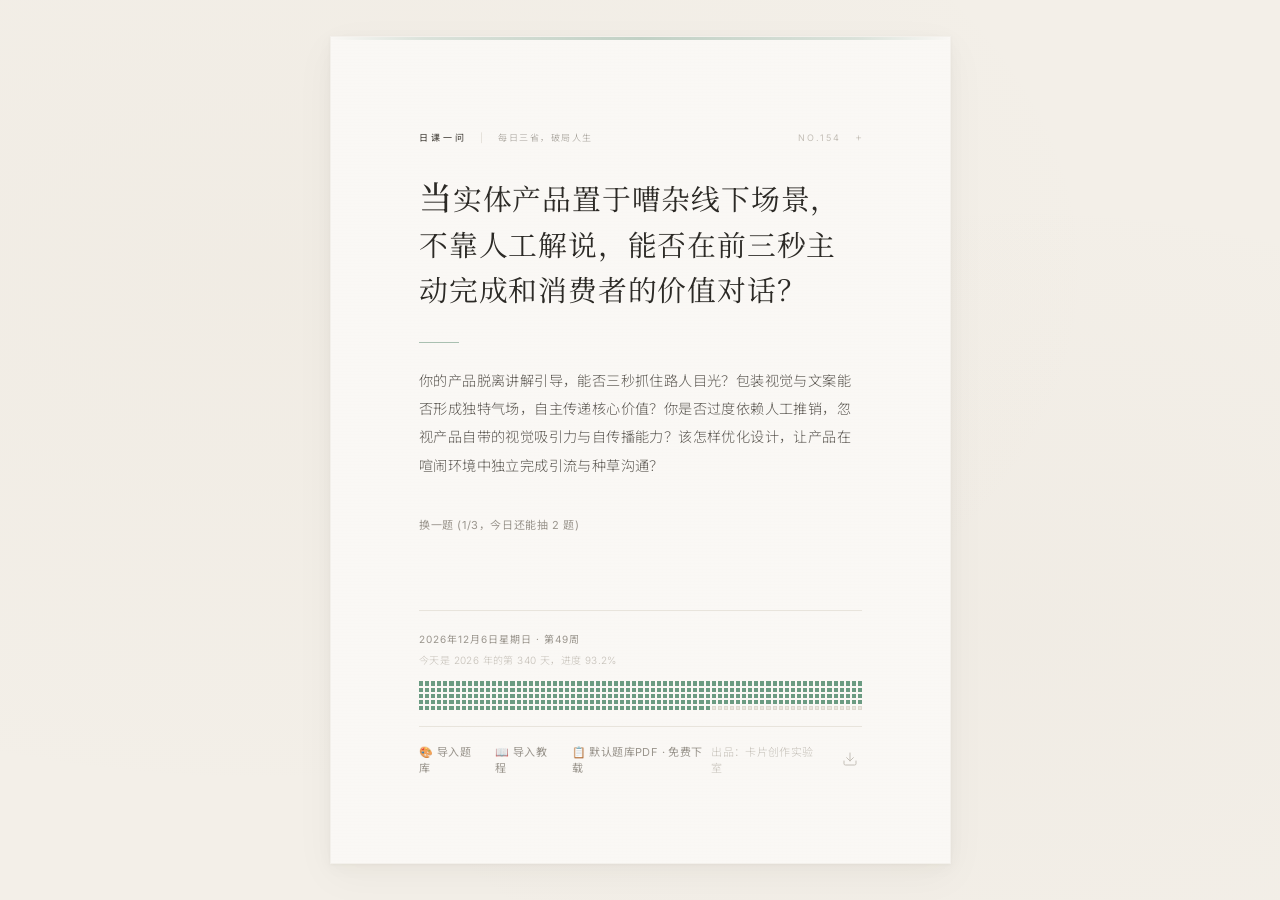
==== commit 9c9ee020: "v2.2: 自定义题库导入、周数显示、PDF预览图、底部栏优化 - 新增自定义题库导入功能（JSON文件导入/恢复，localStorage存储） - 新增 card-template.json 模板" ====
--- a/index.html
+++ b/index.html
@@ -21,7 +21,11 @@
                     <span class='brand-tagline'>每日三省，破局人生</span>
                 </a>
             </div>
-            <div class='card-id' id='card-id'>NO.000</div>
+            <div class='header-right'>
+                <div class='card-id' id='card-id'>NO.000</div>
+                <span class='import-btn' id='import-trigger' title='导入自定义题库'>+</span>
+                <input type='file' id='import-input' accept='.json' hidden>
+            </div>
         </div>
 
         <!-- 内容区 -->
@@ -56,7 +60,9 @@
         <!-- 底部栏 -->
         <div class='card-footer'>
             <div class='footer-left'>
-                <a href='https://github.com/cnfeat/DailyQuestion' target='_blank' class='footer-share-link'>📋 420 题 A6 卡片 PDF · 免费下载</a>
+                <span id='import-footer' class='footer-share-link' title='导入自定义题库'>🎨 导入题库</span>
+                <a href='https://github.com/cnfeat/DailyQuestion#3-%E8%87%AA%E5%AE%9A%E4%B9%89%E9%A2%98%E5%BA%93' target='_blank' class='footer-share-link'>📖 导入教程</a>
+                <a href='https://github.com/cnfeat/DailyQuestion' target='_blank' class='footer-share-link'>📋 默认题库PDF · 免费下载</a>
             </div>
 
             <div class='footer-right'>
@@ -74,5 +80,6 @@
 
     <script src='data.js'></script>
     <script src='script.js'></script>
+    <div id='toast' class='toast'></div>
 </body>
 </html>
--- a/style.css
+++ b/style.css
@@ -133,6 +133,12 @@
     z-index: 1;
 }
 
+.header-right {
+    display: flex;
+    align-items: baseline;
+    gap: 14px;
+}
+
 .brand-link {
     font-family: var(--font-sans);
     font-size: clamp(9px, 1.8cqi, 11px);
@@ -168,6 +174,28 @@
     font-weight: 400;
     color: var(--ink-faint);
     letter-spacing: 2px;
+}
+
+/* 导入按钮 */
+.import-btn {
+    font-family: var(--font-sans);
+    font-size: clamp(11px, 2.2cqi, 14px);
+    font-weight: 300;
+    color: var(--ink-faint);
+    cursor: pointer;
+    user-select: none;
+    transition: color 0.3s ease, transform 0.15s ease;
+    line-height: 1;
+}
+
+.import-btn:hover {
+    color: var(--brand);
+    transform: scale(1.15);
+}
+
+.import-btn.custom-active {
+    color: var(--brand);
+    font-weight: 400;
 }
 
 /* ═══ 内容区 ═══ */
@@ -345,6 +373,12 @@
     z-index: 1;
 }
 
+.footer-left {
+    display: flex;
+    align-items: baseline;
+    gap: 14px;
+}
+
 .footer-share-link {
     font-family: var(--font-sans);
     font-size: clamp(11px, 2.4cqi, 13px);
@@ -353,6 +387,7 @@
     text-decoration: none;
     letter-spacing: 0.4px;
     transition: color 0.3s ease;
+    cursor: pointer;
 }
 
 .footer-share-link:hover {
@@ -485,3 +520,42 @@
         transform: translateY(0);
     }
 }
+
+@keyframes toastIn {
+    from { opacity: 0; transform: translateY(8px); }
+    to   { opacity: 1; transform: translateY(0); }
+}
+
+@keyframes toastOut {
+    from { opacity: 1; transform: translateY(0); }
+    to   { opacity: 0; transform: translateY(8px); }
+}
+
+/* ═══ Toast ═══ */
+.toast {
+    position: fixed;
+    bottom: 40px;
+    left: 50%;
+    transform: translateX(-50%);
+    background: var(--ink-primary);
+    color: var(--paper-card);
+    font-family: var(--font-sans);
+    font-size: 13px;
+    font-weight: 300;
+    letter-spacing: 0.5px;
+    padding: 10px 28px;
+    border-radius: 2px;
+    opacity: 0;
+    pointer-events: none;
+    z-index: 1000;
+    transition: opacity 0.3s ease;
+}
+
+.toast.show {
+    opacity: 1;
+    animation: toastIn 0.35s cubic-bezier(0.22, 1, 0.36, 1) forwards;
+}
+
+.toast.hide {
+    animation: toastOut 0.3s ease forwards;
+}
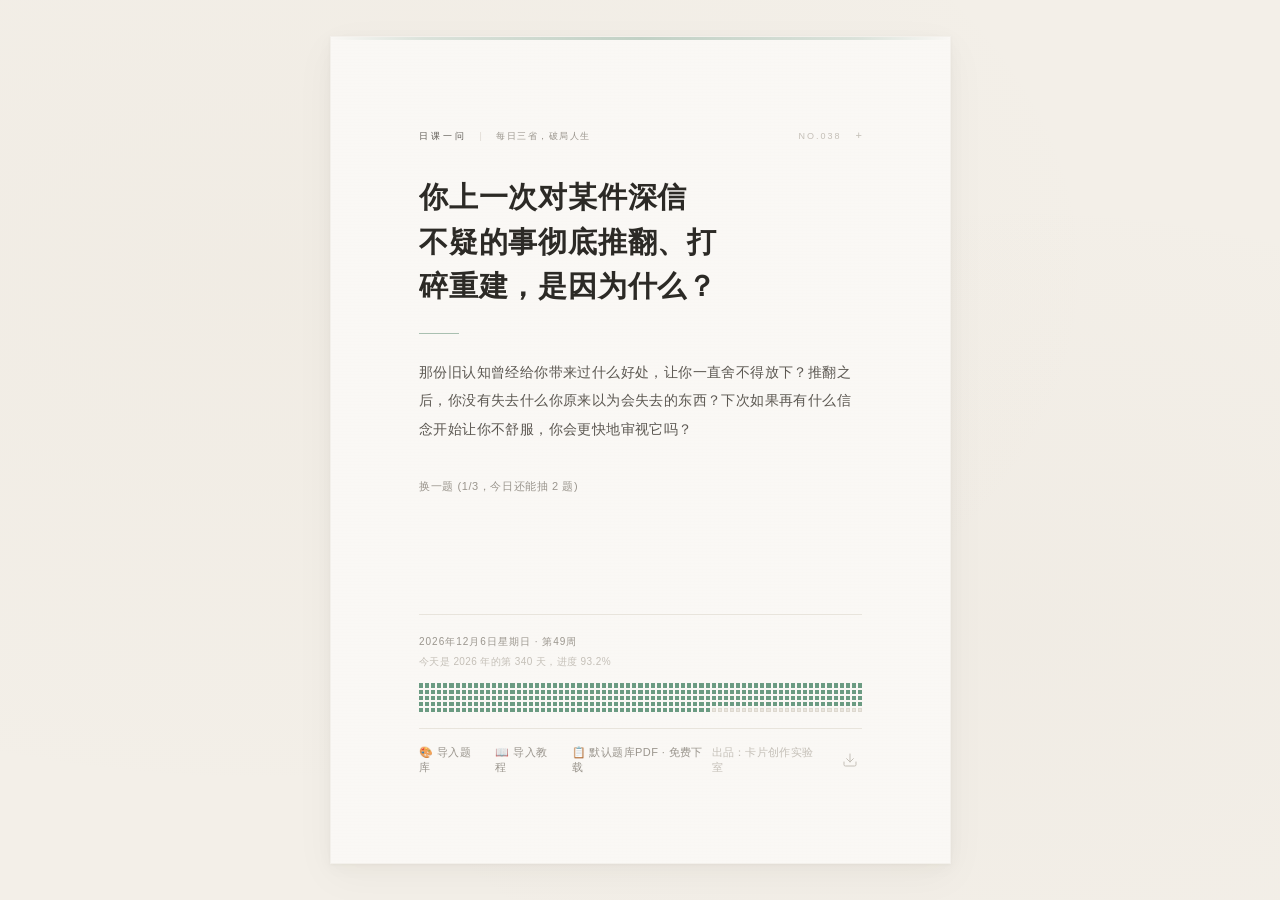
==== commit 37cd62cc: "perf: 主问题字体改为系统原生无衬线（PingFang SC / 微软雅黑），移除 Google Fonts 依赖，零加载延迟，600 字重更清晰" ====
--- a/index.html
+++ b/index.html
@@ -5,9 +5,6 @@
     <meta name='viewport' content='width=device-width, initial-scale=1.0'>
     <title>日课一问 | 每日三省，破局人生</title>
     <link rel='icon' href='icon.png' type='image/png'>
-    <link rel='preconnect' href='https://fonts.googleapis.com'>
-    <link rel='preconnect' href='https://fonts.gstatic.com' crossorigin>
-    <link href='https://fonts.googleapis.com/css2?family=Newsreader:ital,opsz,wght@0,6..72,300;0,6..72,400;0,6..72,500;1,6..72,400&family=Inter:wght@300;400;500&family=Noto+Serif+SC:wght@400;500;600;700&family=Noto+Sans+SC:wght@300;400;500&display=swap' rel='stylesheet'>
     <link rel='stylesheet' href='style.css'>
 </head>
 <body>
--- a/style.css
+++ b/style.css
@@ -25,9 +25,9 @@
     --progress-empty: #e8e4dc;
     --progress-empty-border: #ddd8cf;
 
-    /* 排版尺度 —— 衬线×无衬线混排 */
-    --font-serif: 'Newsreader', 'Noto Serif SC', 'Songti SC', 'STSong', 'SimSun', serif;
-    --font-sans: 'Inter', 'Noto Sans SC', 'PingFang SC', 'Microsoft YaHei', -apple-system, sans-serif;
+    /* 排版尺度 —— 系统原生字体，零加载延迟，清晰锐利 */
+    --font-display: 'PingFang SC', 'Microsoft YaHei', 'Noto Sans SC', sans-serif;
+    --font-sans: 'PingFang SC', 'Microsoft YaHei', 'Noto Sans SC', -apple-system, sans-serif;
 }
 
 * { box-sizing: border-box; margin: 0; padding: 0; }
@@ -223,9 +223,9 @@
 }
 
 #question-display {
-    font-family: var(--font-serif);
+    font-family: var(--font-display);
     font-size: clamp(24px, 6.5cqi, 38px);
-    font-weight: 400;
+    font-weight: 600;
     line-height: 1.55;
     color: var(--ink-primary);
     letter-spacing: 0.8px;
@@ -235,8 +235,7 @@
 
 /* 首字下沉效果 */
 #question-display::first-letter {
-    font-size: 1.15em;
-    font-weight: 500;
+    font-weight: 700;
 }
 
 /* ── 分割线 ── */
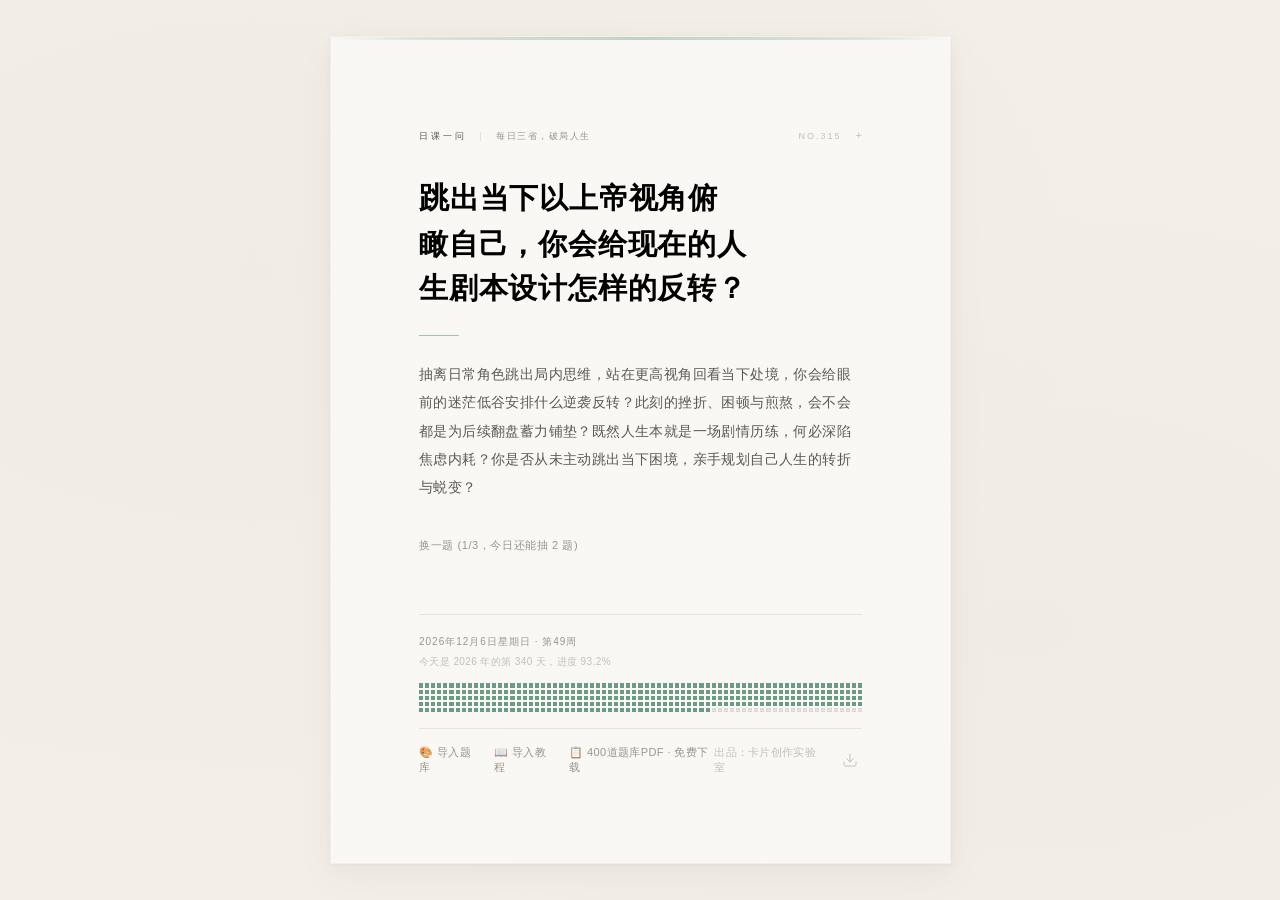
==== commit 5fe8e79e: "chore: 底部文案「默认题库PDF」→「400道题库PDF」；README 删除打赏相关文字和二维码" ====
--- a/index.html
+++ b/index.html
@@ -59,7 +59,7 @@
             <div class='footer-left'>
                 <span id='import-footer' class='footer-share-link' title='导入自定义题库'>🎨 导入题库</span>
                 <a href='https://github.com/cnfeat/DailyQuestion#3-%E8%87%AA%E5%AE%9A%E4%B9%89%E9%A2%98%E5%BA%93' target='_blank' class='footer-share-link'>📖 导入教程</a>
-                <a href='https://github.com/cnfeat/DailyQuestion' target='_blank' class='footer-share-link'>📋 默认题库PDF · 免费下载</a>
+                <a href='https://github.com/cnfeat/DailyQuestion' target='_blank' class='footer-share-link'>📋 400道题库PDF · 免费下载</a>
             </div>
 
             <div class='footer-right'>
--- a/style.css
+++ b/style.css
@@ -225,17 +225,17 @@
 #question-display {
     font-family: var(--font-display);
     font-size: clamp(24px, 6.5cqi, 38px);
-    font-weight: 600;
+    font-weight: 700;
     line-height: 1.55;
-    color: var(--ink-primary);
+    color: #000;
     letter-spacing: 0.8px;
     text-wrap: balance;
     margin: 0;
 }
 
-/* 首字下沉效果 */
+/* 首字强调 */
 #question-display::first-letter {
-    font-weight: 700;
+    font-size: 1.05em;
 }
 
 /* ── 分割线 ── */
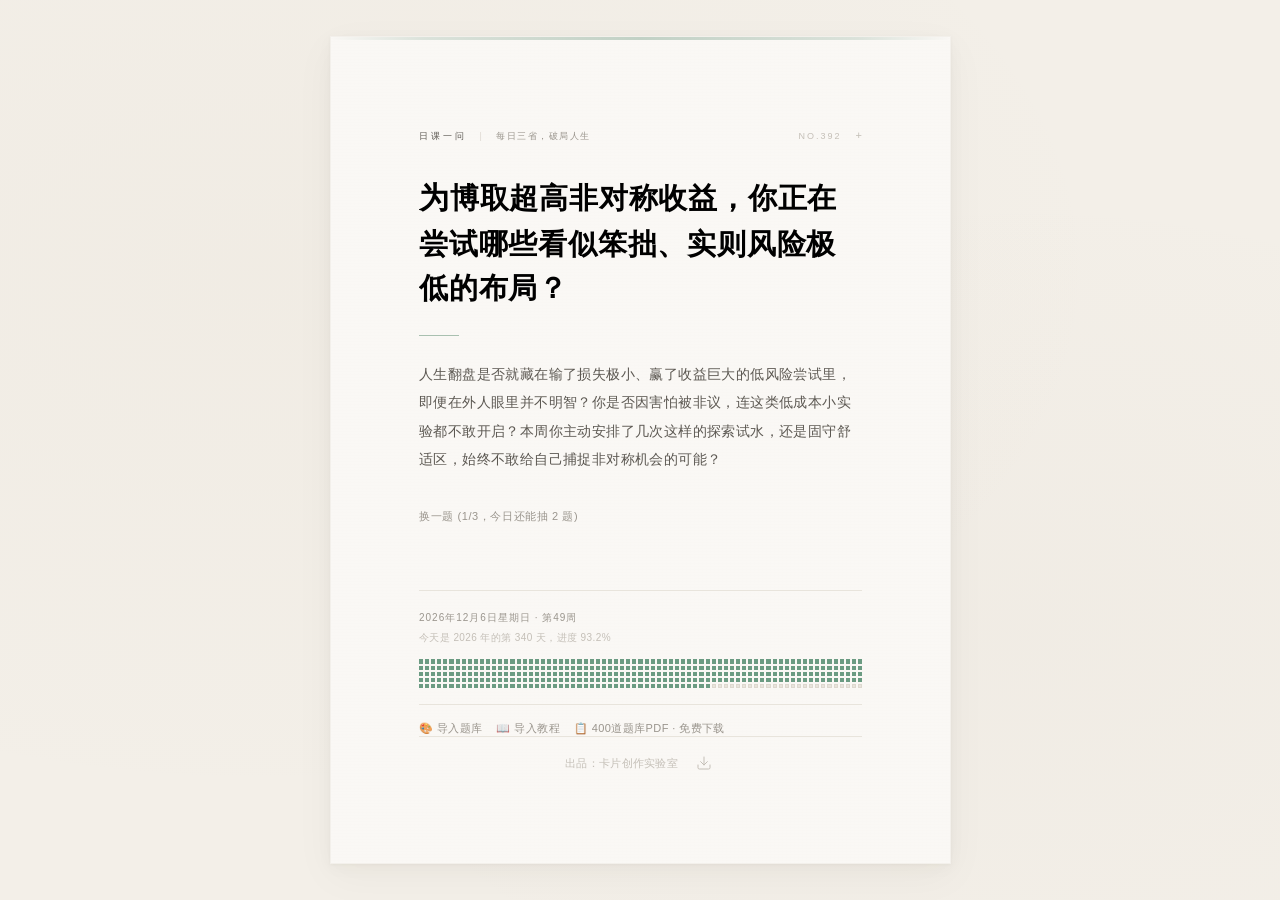
==== commit aa914e04: "style: 出品信息+下载按钮移至卡片底部居中独立一行" ====
--- a/index.html
+++ b/index.html
@@ -61,17 +61,17 @@
                 <a href='https://github.com/cnfeat/DailyQuestion#3-%E8%87%AA%E5%AE%9A%E4%B9%89%E9%A2%98%E5%BA%93' target='_blank' class='footer-share-link'>📖 导入教程</a>
                 <a href='https://github.com/cnfeat/DailyQuestion' target='_blank' class='footer-share-link'>📋 400道题库PDF · 免费下载</a>
             </div>
+        </div>
 
-            <div class='footer-right'>
-                <a href='https://www.cnfeat.com/' target='_blank' class='footer-note'>出品：卡片创作实验室</a>
-                <button id='download-btn' title='下载这张卡片'>
-                    <svg viewBox='0 0 24 24' stroke='currentColor' stroke-width='1.5' fill='none' stroke-linecap='round' stroke-linejoin='round'>
-                        <path d='M21 15v4a2 2 0 0 1-2 2H5a2 2 0 0 1-2-2v-4'/>
-                        <polyline points='7 10 12 15 17 10'/>
-                        <line x1='12' y1='15' x2='12' y2='3'/>
-                    </svg>
-                </button>
-            </div>
+        <div class='footer-credit'>
+            <a href='https://www.cnfeat.com/' target='_blank' class='footer-note'>出品：卡片创作实验室</a>
+            <button id='download-btn' title='下载这张卡片'>
+                <svg viewBox='0 0 24 24' stroke='currentColor' stroke-width='1.5' fill='none' stroke-linecap='round' stroke-linejoin='round'>
+                    <path d='M21 15v4a2 2 0 0 1-2 2H5a2 2 0 0 1-2-2v-4'/>
+                    <polyline points='7 10 12 15 17 10'/>
+                    <line x1='12' y1='15' x2='12' y2='3'/>
+                </svg>
+            </button>
         </div>
     </div>
 
--- a/style.css
+++ b/style.css
@@ -229,7 +229,7 @@
     line-height: 1.55;
     color: #000;
     letter-spacing: 0.8px;
-    text-wrap: balance;
+    text-wrap: pretty;
     margin: 0;
 }
 
@@ -393,10 +393,16 @@
     color: var(--brand);
 }
 
-.footer-right {
-    display: flex;
+.footer-credit {
+    display: flex;
+    justify-content: center;
     align-items: center;
-    gap: 16px;
+    gap: 14px;
+    padding-top: clamp(14px, 2.5cqi, 20px);
+    border-top: 1px solid var(--progress-empty);
+    flex-shrink: 0;
+    position: relative;
+    z-index: 1;
 }
 
 .footer-note {
